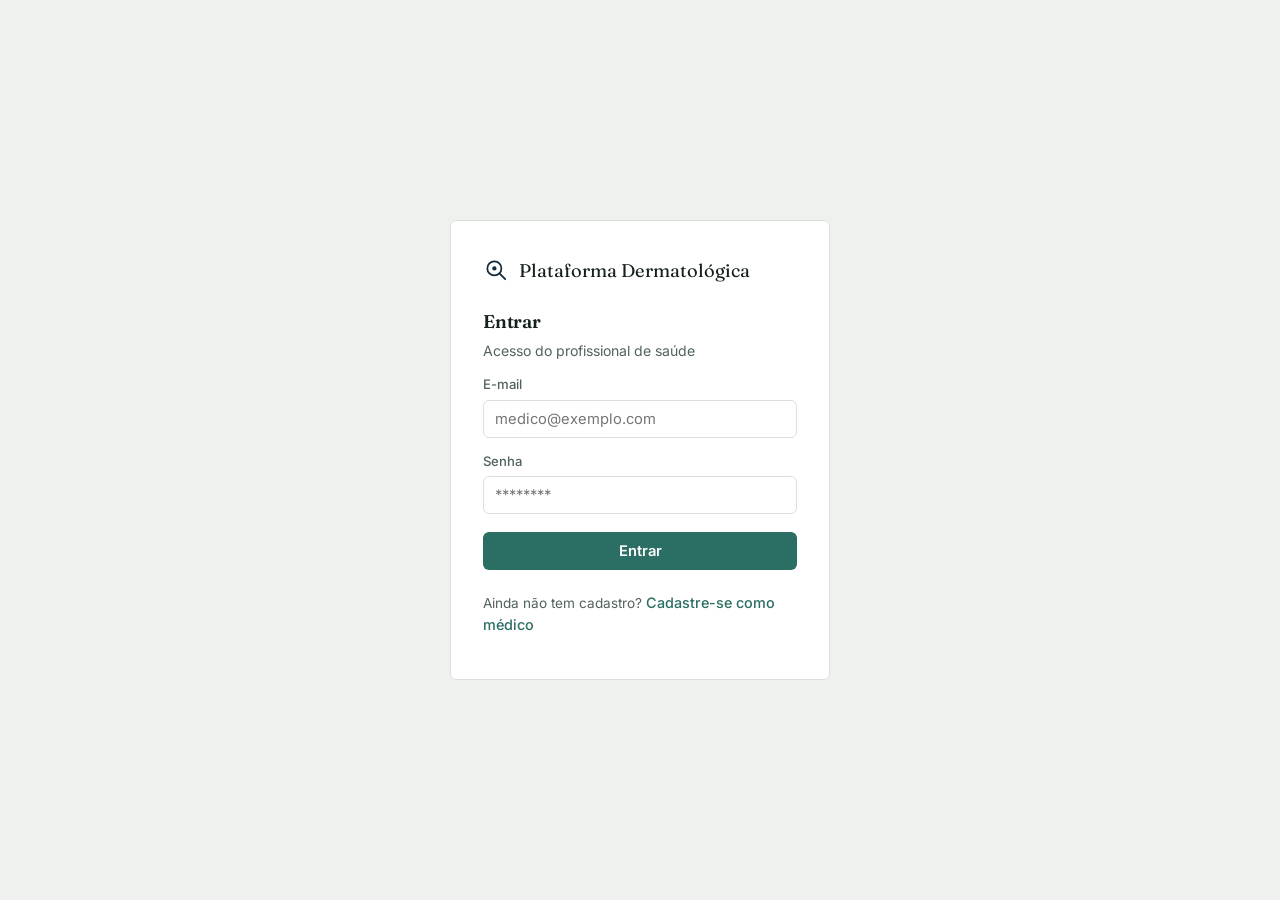
==== backend/src/main/resources/static/consulta.html @ d0685bf3 "Versão inicial da Plataforma Dermatológica (TCC)" ====
<!DOCTYPE html>
<html lang="pt-br">
<head>
  <meta charset="UTF-8">
  <meta name="viewport" content="width=device-width, initial-scale=1">
  <meta name="theme-color" content="#132A3B">
  <title>Consulta - Plataforma Dermatologica</title>
  <link rel="stylesheet" href="css/style.css">
</head>
<body>
  <div class="app-shell">
    <aside class="sidebar">
      <div class="brand">
        <svg width="26" height="26" viewBox="0 0 24 24" fill="none" stroke="#fff" stroke-width="1.6">
          <circle cx="10.5" cy="10.5" r="6.5"/>
          <circle cx="10.5" cy="10.5" r="2" fill="#fff" stroke="none"/>
          <line x1="15.2" y1="15.2" x2="20.5" y2="20.5" stroke-linecap="round"/>
        </svg>
        <span class="brand-text">Plataforma<br>Dermatológica</span>
      </div>
      <nav>
        <a href="dashboard.html">
          <svg width="18" height="18" viewBox="0 0 24 24" fill="none" stroke="currentColor" stroke-width="1.8"><rect x="3" y="3" width="7" height="7" rx="1.2"/><rect x="14" y="3" width="7" height="7" rx="1.2"/><rect x="3" y="14" width="7" height="7" rx="1.2"/><rect x="14" y="14" width="7" height="7" rx="1.2"/></svg>
          Dashboard
        </a>
        <a href="pacientes.html" class="active">
          <svg width="18" height="18" viewBox="0 0 24 24" fill="none" stroke="currentColor" stroke-width="1.8"><circle cx="12" cy="8" r="3.4"/><path d="M5 20c0-3.5 3.1-6 7-6s7 2.5 7 6" stroke-linecap="round"/></svg>
          Pacientes
        </a>
      </nav>
      <div class="sidebar-footer">
        <button onclick="logout()">Sair</button>
      </div>
    </aside>

    <main class="content">
      <div class="page-header">
        <h1>Nova consulta — <span id="nomePaciente"></span></h1>
        <p>Registre a consulta, envie a imagem da lesão e valide o resultado sugerido pela IA.</p>
      </div>

      <div class="card">
        <h2>1. Dados da consulta</h2>
        <label>Observações</label>
        <textarea id="observacoes" rows="3" placeholder="Ex: lesão pigmentada no antebraço esquerdo"></textarea>
        <button class="primary" onclick="iniciarConsulta()">Registrar consulta</button>
        <div id="msgConsulta" class="msg"></div>
      </div>

      <div class="card" id="cardUpload" style="display:none;">
        <h2>2. Imagem da lesão</h2>
        <p>Tire uma foto da lesão ou escolha uma imagem já salva. A foto é reduzida automaticamente antes do envio.</p>

        <!-- Dois inputs escondidos: um abre a camera traseira (capture), outro a galeria/arquivos -->
        <input type="file" id="inputCamera" accept="image/*" capture="environment" hidden onchange="selecionarArquivo(this)">
        <input type="file" id="inputGaleria" accept="image/*" hidden onchange="selecionarArquivo(this)">

        <div class="acoes-foto">
          <button type="button" class="btn-outline btn-camera" onclick="document.getElementById('inputCamera').click()">
            <svg width="18" height="18" viewBox="0 0 24 24" fill="none" stroke="currentColor" stroke-width="1.8" stroke-linecap="round" stroke-linejoin="round"><path d="M4 8h3l1.6-2.4h6.8L17 8h3a1 1 0 0 1 1 1v9a1 1 0 0 1-1 1H4a1 1 0 0 1-1-1V9a1 1 0 0 1 1-1z"/><circle cx="12" cy="13" r="3.6"/></svg>
            Tirar foto
          </button>
          <button type="button" class="btn-outline" onclick="document.getElementById('inputGaleria').click()">
            <svg width="18" height="18" viewBox="0 0 24 24" fill="none" stroke="currentColor" stroke-width="1.8" stroke-linecap="round" stroke-linejoin="round"><rect x="3" y="4" width="18" height="16" rx="2"/><circle cx="9" cy="10" r="1.8"/><path d="M21 16l-5-5-8 8"/></svg>
            Escolher da galeria
          </button>
        </div>

        <img id="previewLocal" alt="Pré-visualização da foto" style="display:none; margin-top:14px; width:160px; height:160px; object-fit:cover; border-radius:6px; border:1px solid var(--border);">
        <div id="infoFoto" class="info-foto"></div>

        <button class="primary" id="btnEnviar" onclick="enviarImagem()">Enviar para análise da IA</button>
        <div id="msgUpload" class="msg"></div>
      </div>

      <div class="card" id="cardResultado" style="display:none;">
        <h2>3. Resultado da IA e validação médica</h2>
        <p>Estes percentuais são apenas suporte à decisão. O diagnóstico final deve ser validado pelo médico.</p>
        <img id="imagemEnviada" style="width:150px; height:150px; object-fit:cover; border-radius:6px; border:1px solid var(--border); margin-bottom:16px;">
        <div id="probabilidades"></div>

        <label style="margin-top:20px;">Diagnóstico final validado pelo médico</label>
        <input type="text" id="diagnosticoFinal" placeholder="Ex: Nevo benigno - sem indicação de biópsia">
        <button class="primary" onclick="validar()">Confirmar e salvar no prontuário</button>
        <div id="msgValidacao" class="msg"></div>
        <span id="badgeValidado"></span>
      </div>
    </main>
  </div>

  <script src="js/api.js"></script>
  <script>
    exigirLogin();

    const params = new URLSearchParams(window.location.search);
    const pacienteId = params.get("pacienteId");
    document.getElementById("nomePaciente").textContent = params.get("nome") || "";

    let consultaAtual = null;
    let resultadoAtual = null;

    async function iniciarConsulta() {
      const observacoes = document.getElementById("observacoes").value;
      const msg = document.getElementById("msgConsulta");
      try {
        consultaAtual = await criarConsulta(pacienteId, observacoes);
        msg.textContent = "Consulta registrada (id " + consultaAtual.id + "). Agora envie a imagem da lesão.";
        msg.className = "msg sucesso";
        document.getElementById("cardUpload").style.display = "block";
      } catch (e) {
        msg.textContent = "Erro: " + e.message;
        msg.className = "msg erro";
      }
    }

    // ----- Captura / selecao da foto -----
    let arquivoPronto = null; // arquivo ja reduzido, pronto para enviar

    function formatarTamanho(bytes) {
      return bytes >= 1048576 ? (bytes / 1048576).toFixed(1) + " MB" : Math.round(bytes / 1024) + " KB";
    }

    // Reduz a foto no proprio aparelho (celulares geram fotos de 5-12 MB; o limite do servidor e 10 MB).
    // Mantem a proporcao, limita o maior lado a 1600 px e converte para JPEG.
    async function comprimirImagem(file, maxLado = 1600, qualidade = 0.85) {
      let bitmap;
      try {
        bitmap = await createImageBitmap(file, { imageOrientation: "from-image" }); // respeita a rotacao da foto
      } catch (e1) {
        try { bitmap = await createImageBitmap(file); }
        catch (e2) { return { arquivo: file, largura: null, altura: null }; } // formato nao suportado: envia o original
      }
      const escala = Math.min(1, maxLado / Math.max(bitmap.width, bitmap.height));
      const largura = Math.round(bitmap.width * escala);
      const altura = Math.round(bitmap.height * escala);

      const canvas = document.createElement("canvas");
      canvas.width = largura;
      canvas.height = altura;
      canvas.getContext("2d").drawImage(bitmap, 0, 0, largura, altura);
      if (bitmap.close) bitmap.close();

      const blob = await new Promise(resolve => canvas.toBlob(resolve, "image/jpeg", qualidade));
      if (!blob || (escala === 1 && blob.size >= file.size)) {
        return { arquivo: file, largura: bitmap.width, altura: bitmap.height };
      }
      const nome = file.name.replace(/\.[^.]+$/, "") + ".jpg";
      return { arquivo: new File([blob], nome, { type: "image/jpeg" }), largura, altura };
    }

    async function selecionarArquivo(input) {
      const original = input.files[0];
      const preview = document.getElementById("previewLocal");
      const info = document.getElementById("infoFoto");
      const msg = document.getElementById("msgUpload");
      msg.textContent = "";
      arquivoPronto = null;
      if (!original) { preview.style.display = "none"; info.textContent = ""; return; }

      info.textContent = "Preparando a foto...";
      const resultado = await comprimirImagem(original);
      arquivoPronto = resultado.arquivo;

      preview.src = URL.createObjectURL(arquivoPronto);
      preview.style.display = "block";
      info.textContent = resultado.arquivo === original
        ? "Foto original: " + formatarTamanho(original.size)
        : `Foto reduzida: ${formatarTamanho(original.size)} → ${formatarTamanho(arquivoPronto.size)} (${resultado.largura}×${resultado.altura})`;

      // permite escolher o mesmo arquivo de novo depois, se necessario
      input.value = "";
    }

    async function enviarImagem() {
      const msg = document.getElementById("msgUpload");
      const btn = document.getElementById("btnEnviar");
      if (!arquivoPronto) { msg.textContent = "Tire uma foto ou escolha uma imagem primeiro."; msg.className = "msg erro"; return; }

      btn.disabled = true;
      btn.textContent = "Analisando...";
      msg.textContent = "Enviando e analisando a imagem. Na primeira análise após um tempo parado, pode levar cerca de 1 minuto.";
      msg.className = "msg";
      try {
        resultadoAtual = await uploadImagem(consultaAtual.id, arquivoPronto);
        msg.textContent = "Imagem enviada e analisada pela IA.";
        msg.className = "msg sucesso";
        exibirResultado(resultadoAtual);
        document.getElementById("cardResultado").scrollIntoView({ behavior: "smooth" });
      } catch (e) {
        msg.textContent = "Erro: " + e.message;
        msg.className = "msg erro";
      } finally {
        btn.disabled = false;
        btn.textContent = "Enviar para análise da IA";
      }
    }

    function exibirResultado(resultado) {
      document.getElementById("cardResultado").style.display = "block";

      const imagemEl = document.getElementById("imagemEnviada");
      const caminho = resultado.imagem.caminhoArquivo.replace(/\\/g, "/");
      imagemEl.src = "/" + caminho.substring(caminho.indexOf("uploads/"));

      const div = document.getElementById("probabilidades");
      div.innerHTML = "";

      let probs;
      try { probs = JSON.parse(resultado.vetorProbabilidades); } catch (e) { probs = {}; }

      Object.entries(probs).forEach(([categoria, valor]) => {
        const pct = Math.round(valor * 100);
        const row = document.createElement("div");
        row.className = "prob-row";
        row.innerHTML = `
          <div>${categoria} — ${pct}%</div>
          <div class="prob-bar-bg"><div class="prob-bar" style="width:${pct}%"></div></div>`;
        div.appendChild(row);
      });
    }

    async function validar() {
      const diagnostico = document.getElementById("diagnosticoFinal").value;
      const msg = document.getElementById("msgValidacao");
      try {
        await validarResultado(resultadoAtual.id, diagnostico);
        msg.textContent = "Diagnóstico validado e salvo no prontuário do paciente.";
        msg.className = "msg sucesso";
        document.getElementById("badgeValidado").innerHTML = '<span class="badge ok">Validado pelo médico</span>';
      } catch (e) {
        msg.textContent = "Erro: " + e.message;
        msg.className = "msg erro";
      }
    }
  </script>
</body>
</html>
---- backend/src/main/resources/static/css/style.css ----
/* =====================================================================
   Plataforma Dermatologica - Design tokens
   Paleta clinica (navy + verde-clinico), tipografia Fraunces + Inter.
   ===================================================================== */
@import url('https://fonts.googleapis.com/css2?family=Fraunces:opsz,wght@9..144,500;9..144,600;9..144,700&family=Inter:wght@400;500;600;700&display=swap');

:root {
  --paper: #EEF1EE;
  --surface: #FFFFFF;
  --ink: #16211C;
  --ink-soft: #52625B;
  --ink-faint: #8A968F;

  --sidebar-bg: #132A3B;
  --sidebar-ink: #D7E3DD;
  --sidebar-ink-dim: #8FA5A0;
  --sidebar-active: #1D3F4F;

  --accent: #2B6E63;
  --accent-dark: #1E5148;
  --accent-soft: #E1EEEA;

  --gold: #B4802C;
  --gold-soft: #F5EAD3;

  --danger: #A6453B;
  --danger-soft: #F3E1DE;

  --success: #3F7D5C;
  --success-soft: #E1EFE5;

  --border: #DBE2DC;
  --radius: 6px;

  --font-display: 'Fraunces', Georgia, serif;
  --font-body: 'Inter', -apple-system, BlinkMacSystemFont, "Segoe UI", sans-serif;
}

* { box-sizing: border-box; }

body {
  margin: 0;
  font-family: var(--font-body);
  background: var(--paper);
  color: var(--ink);
  font-size: 15px;
  line-height: 1.5;
}

h1, h2, h3 {
  font-family: var(--font-display);
  font-weight: 600;
  color: var(--ink);
  margin: 0;
  letter-spacing: -0.01em;
}

/* ===================== Layout com navegacao lateral ===================== */
.app-shell {
  display: flex;
  min-height: 100vh;
}

.sidebar {
  width: 220px;
  flex-shrink: 0;
  background: var(--sidebar-bg);
  color: var(--sidebar-ink);
  display: flex;
  flex-direction: column;
  padding: 24px 16px;
  position: fixed;
  top: 0;
  left: 0;
  height: 100vh;
}

.sidebar .brand {
  display: flex;
  align-items: center;
  gap: 10px;
  padding: 0 8px 24px 8px;
  border-bottom: 1px solid rgba(255,255,255,0.08);
  margin-bottom: 20px;
}

.sidebar .brand svg { flex-shrink: 0; }

.sidebar .brand-text {
  font-family: var(--font-display);
  font-size: 1.05rem;
  line-height: 1.15;
  color: #fff;
}

.sidebar nav {
  display: flex;
  flex-direction: column;
  gap: 2px;
  flex: 1;
}

.sidebar nav a {
  display: flex;
  align-items: center;
  gap: 10px;
  color: var(--sidebar-ink-dim);
  text-decoration: none;
  padding: 9px 10px;
  border-radius: var(--radius);
  font-size: 0.9rem;
  font-weight: 500;
  transition: background 0.15s ease, color 0.15s ease;
}

.sidebar nav a svg { flex-shrink: 0; opacity: 0.85; }

.sidebar nav a:hover {
  background: rgba(255,255,255,0.06);
  color: var(--sidebar-ink);
}

.sidebar nav a.active {
  background: var(--sidebar-active);
  color: #fff;
}

.sidebar-footer {
  border-top: 1px solid rgba(255,255,255,0.08);
  padding-top: 14px;
}

.sidebar-footer button {
  width: 100%;
  background: transparent;
  border: 1px solid rgba(255,255,255,0.18);
  color: var(--sidebar-ink);
  padding: 8px 10px;
  border-radius: var(--radius);
  cursor: pointer;
  font-size: 0.85rem;
  font-family: var(--font-body);
}

.sidebar-footer button:hover {
  background: rgba(255,255,255,0.08);
}

.content {
  margin-left: 220px;
  flex: 1;
  padding: 40px 48px;
  max-width: 900px;
}

.page-header {
  margin-bottom: 24px;
}

.page-header h1 {
  font-size: 1.6rem;
}

.page-header p {
  color: var(--ink-soft);
  margin-top: 6px;
  font-size: 0.92rem;
  max-width: 62ch;
}

/* ===================== Cartoes ===================== */
.card {
  background: var(--surface);
  border: 1px solid var(--border);
  border-radius: var(--radius);
  padding: 24px;
  margin-bottom: 20px;
}

.card h2 {
  font-size: 1.05rem;
  margin-bottom: 4px;
}

.card > p:first-of-type {
  color: var(--ink-soft);
  font-size: 0.88rem;
  margin-top: 4px;
  margin-bottom: 16px;
}

/* ===================== Formularios ===================== */
label {
  display: block;
  margin-top: 14px;
  font-size: 0.82rem;
  color: var(--ink-soft);
  font-weight: 500;
}

input, textarea, select {
  width: 100%;
  padding: 9px 11px;
  margin-top: 5px;
  border: 1px solid var(--border);
  border-radius: var(--radius);
  font-size: 0.92rem;
  font-family: var(--font-body);
  background: var(--surface);
  color: var(--ink);
}

input:focus, textarea:focus, select:focus {
  outline: none;
  border-color: var(--accent);
  box-shadow: 0 0 0 3px var(--accent-soft);
}

/* Campo que nao pode ser editado (ex.: CPF ao editar paciente) */
input[readonly] {
  background: var(--paper);
  color: var(--ink-soft);
  cursor: not-allowed;
}

.dica-campo {
  margin: 4px 0 0;
  font-size: 0.78rem;
  color: var(--ink-faint);
}

button.primary {
  margin-top: 18px;
  background: var(--accent);
  color: #fff;
  border: none;
  padding: 10px 20px;
  border-radius: var(--radius);
  cursor: pointer;
  font-size: 0.92rem;
  font-weight: 600;
  font-family: var(--font-body);
}

button.primary:hover { background: var(--accent-dark); }

button.secondary {
  margin-top: 8px;
  margin-left: 8px;
  background: transparent;
  color: var(--ink-soft);
  border: 1px solid var(--border);
  padding: 9px 16px;
  border-radius: var(--radius);
  cursor: pointer;
  font-family: var(--font-body);
  font-size: 0.88rem;
}

button.secondary:hover { background: var(--paper); }

.msg { margin-top: 12px; font-size: 0.88rem; }
.msg.erro { color: var(--danger); }
.msg.sucesso { color: var(--success); }

/* Busca/ordenacao e paginacao da lista de pacientes */
.lista-controles { display: flex; gap: 12px; flex-wrap: wrap; margin-bottom: 14px; }
.lista-controles .campo-busca { flex: 2 1 240px; }
.lista-controles .campo-ordem { flex: 1 1 180px; }
.lista-controles label { margin-top: 0; }
.lista-vazia { color: var(--ink-soft); font-style: italic; padding: 12px 4px; }
.paginacao {
  display: flex; align-items: center; justify-content: space-between;
  gap: 10px; margin-top: 14px; font-size: 0.88rem; color: var(--ink-soft);
}
.paginacao button.secondary { margin: 0; width: auto; }
.paginacao button.secondary:disabled { opacity: 0.45; cursor: default; background: transparent; }

/* ===================== Tabelas ===================== */
table { width: 100%; border-collapse: collapse; margin-top: 8px; }
th, td { text-align: left; padding: 10px 6px; border-bottom: 1px solid var(--border); font-size: 0.88rem; }
th { color: var(--ink-soft); font-weight: 600; font-size: 0.8rem; }
tr:last-child td { border-bottom: none; }

/* ===================== Barra de probabilidade ===================== */
.prob-bar-bg { background: var(--paper); border-radius: 4px; height: 8px; margin-top: 5px; overflow: hidden; }
.prob-bar { background: var(--accent); height: 8px; }
.prob-row { margin-bottom: 12px; font-size: 0.88rem; }

/* ===================== Badges ===================== */
.badge {
  display: inline-block;
  padding: 3px 10px;
  border-radius: 20px;
  font-size: 0.76rem;
  font-weight: 600;
  background: var(--gold-soft);
  color: var(--gold);
}
.badge.ok { background: var(--success-soft); color: var(--success); }

.link-simple { color: var(--accent); text-decoration: none; font-size: 0.9rem; font-weight: 500; }
.link-simple:hover { text-decoration: underline; }

/* ===================== Tela de autenticacao (login/cadastro) ===================== */
.auth-shell {
  min-height: 100vh;
  display: flex;
  align-items: center;
  justify-content: center;
  padding: 24px;
}

.auth-card {
  background: var(--surface);
  border: 1px solid var(--border);
  border-radius: var(--radius);
  padding: 36px 32px;
  width: 100%;
  max-width: 380px;
}

.auth-brand {
  display: flex;
  align-items: center;
  gap: 10px;
  margin-bottom: 24px;
}

.auth-brand .brand-text {
  font-family: var(--font-display);
  font-size: 1.15rem;
  color: var(--ink);
}

.auth-card h2 {
  font-size: 1.15rem;
  margin-bottom: 4px;
}

.auth-card > p {
  color: var(--ink-soft);
  font-size: 0.88rem;
  margin-top: 4px;
  margin-bottom: 8px;
}

/* ===================== Dashboard KPIs ===================== */
.kpi-grid {
  display: grid;
  grid-template-columns: repeat(auto-fit, minmax(160px, 1fr));
  gap: 14px;
}

.kpi-box {
  background: var(--paper);
  border-radius: var(--radius);
  padding: 18px 16px;
}

.kpi-valor {
  font-family: var(--font-display);
  font-size: 2.1rem;
  font-weight: 600;
  color: var(--ink);
  line-height: 1;
}

.kpi-label {
  font-size: 0.8rem;
  color: var(--ink-soft);
  margin-top: 6px;
}

/* ===================== Componentes de foto (camera / galeria) ===================== */
.acoes-foto { display: flex; flex-wrap: wrap; gap: 10px; margin-top: 8px; }

.btn-outline {
  display: inline-flex;
  align-items: center;
  gap: 8px;
  background: var(--surface);
  color: var(--accent);
  border: 1px solid var(--accent);
  padding: 10px 16px;
  border-radius: var(--radius);
  cursor: pointer;
  font-size: 0.9rem;
  font-weight: 600;
  font-family: var(--font-body);
}
.btn-outline:hover { background: var(--accent-soft); }

/* O botao "Tirar foto" aparece em aparelhos de toque ou telas estreitas (celular/tablet).
   No desktop, o seletor de arquivo comum ja resolve. A condicao e propositalmente ampla:
   e melhor mostrar o botao a mais do que esconde-lo num celular. */
.btn-camera { display: none; }
@media (pointer: coarse), (hover: none), (max-width: 720px) {
  .btn-camera { display: inline-flex; }
}

.info-foto { font-size: 0.8rem; color: var(--ink-soft); margin-top: 8px; }
button:disabled { opacity: 0.6; cursor: not-allowed; }

/* Item do historico (imagem + resultado) */
.hist-item {
  display: flex;
  flex-wrap: wrap;
  gap: 16px;
  margin-top: 14px;
  padding-top: 14px;
  border-top: 1px solid var(--border);
}
.hist-item img {
  width: 110px;
  height: 110px;
  object-fit: cover;
  border-radius: 6px;
  border: 1px solid var(--border);
  flex-shrink: 0;
}
.hist-item .hist-resultado { flex: 1; min-width: 200px; }

/* ===================== Responsivo (celular / tablet) ===================== */
@media (max-width: 720px) {
  body { font-size: 15px; }

  /* Barra de navegacao vira uma faixa compacta no topo */
  .app-shell { flex-direction: column; }
  .sidebar {
    position: sticky;
    top: 0;
    z-index: 10;
    width: 100%;
    height: auto;
    flex-direction: row;
    align-items: center;
    gap: 6px;
    padding: 8px 12px;
  }
  .sidebar .brand { border-bottom: none; margin: 0; padding: 0 4px 0 0; }
  .sidebar .brand-text { display: none; }
  .sidebar nav { flex-direction: row; gap: 2px; }
  .sidebar nav a { padding: 10px 10px; font-size: 0.85rem; }
  .sidebar-footer { border-top: none; padding-top: 0; margin-left: auto; }
  .sidebar-footer button { width: auto; padding: 10px 12px; }

  .content { margin-left: 0; padding: 20px 14px 40px; max-width: 100%; }
  .page-header h1 { font-size: 1.35rem; }
  .card { padding: 16px; }

  /* 16px evita o zoom automatico do Safari/iOS ao focar em um campo */
  input, textarea, select { font-size: 16px; padding: 11px 12px; }
  button.primary { width: 100%; padding: 13px 20px; }
  button.secondary { width: 100%; margin-left: 0; padding: 12px 16px; }
  .paginacao button.secondary { padding: 11px 14px; }
  .paginacao .paginacao-info { text-align: center; }
  .btn-outline { flex: 1 1 100%; justify-content: center; padding: 13px 16px; }

  .kpi-grid { grid-template-columns: repeat(2, 1fr); gap: 10px; }
  .kpi-valor { font-size: 1.7rem; }

  .auth-shell { padding: 16px; align-items: flex-start; padding-top: 8vh; }
  .auth-card { padding: 24px 20px; }

  .hist-item img { width: 96px; height: 96px; }

  /* Tabela vira lista de cartoes (usa o atributo data-label de cada celula) */
  .tabela-responsiva thead { display: none; }
  .tabela-responsiva, .tabela-responsiva tbody, .tabela-responsiva tr, .tabela-responsiva td { display: block; width: 100%; }
  .tabela-responsiva tr {
    border: 1px solid var(--border);
    border-radius: var(--radius);
    padding: 10px 12px;
    margin-bottom: 12px;
  }
  .tabela-responsiva td {
    display: flex;
    justify-content: space-between;
    gap: 12px;
    border-bottom: none;
    padding: 4px 0;
    text-align: right;
  }
  .tabela-responsiva td::before {
    content: attr(data-label);
    color: var(--ink-soft);
    font-size: 0.8rem;
    font-weight: 600;
    text-align: left;
  }
  .tabela-responsiva td.acoes {
    display: flex;
    flex-wrap: wrap;
    justify-content: flex-start;
    gap: 8px;
    padding-top: 10px;
  }
  .tabela-responsiva td.acoes::before { display: none; }
  .tabela-responsiva td.acoes a {
    flex: 1 1 40%;
    text-align: center;
    padding: 10px 8px;
    border: 1px solid var(--border);
    border-radius: var(--radius);
    background: var(--paper);
  }
  .tabela-responsiva .sep { display: none; }
}
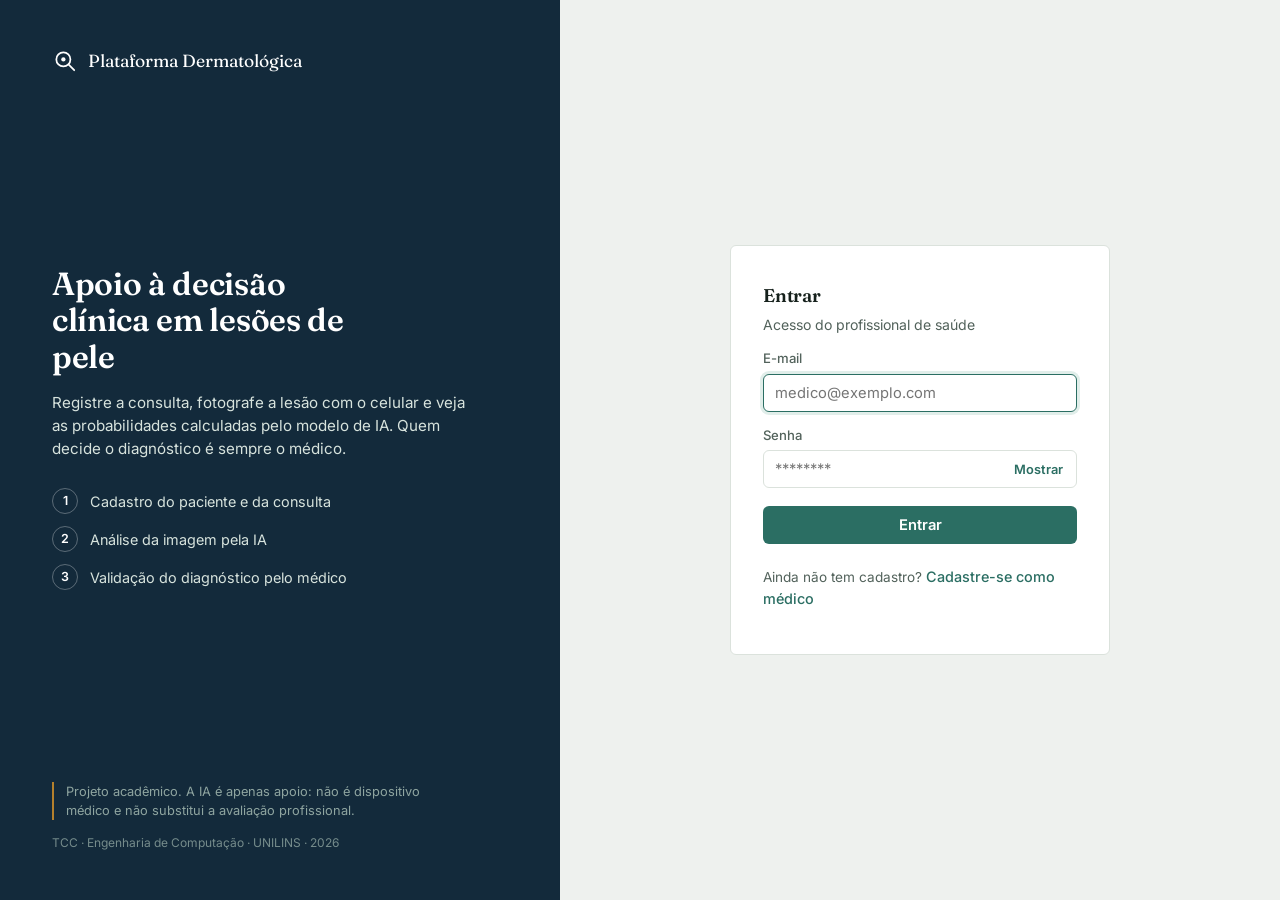
==== commit ddc51522: "Melhora no acabamento visual das telas" ====
--- a/backend/src/main/resources/static/consulta.html
+++ b/backend/src/main/resources/static/consulta.html
@@ -4,7 +4,8 @@
   <meta charset="UTF-8">
   <meta name="viewport" content="width=device-width, initial-scale=1">
   <meta name="theme-color" content="#132A3B">
-  <title>Consulta - Plataforma Dermatologica</title>
+  <title>Consulta - Plataforma Dermatológica</title>
+  <link rel="icon" href="data:image/svg+xml,%3Csvg xmlns='http://www.w3.org/2000/svg' viewBox='0 0 24 24'%3E%3Crect width='24' height='24' rx='5' fill='%23132A3B'/%3E%3Ccircle cx='10.5' cy='10.5' r='5.5' fill='none' stroke='%23fff' stroke-width='1.8'/%3E%3Ccircle cx='10.5' cy='10.5' r='1.8' fill='%23fff'/%3E%3Cline x1='14.6' y1='14.6' x2='19' y2='19' stroke='%23fff' stroke-width='1.8' stroke-linecap='round'/%3E%3C/svg%3E">
   <link rel="stylesheet" href="css/style.css">
 </head>
 <body>
@@ -43,7 +44,7 @@
         <h2>1. Dados da consulta</h2>
         <label>Observações</label>
         <textarea id="observacoes" rows="3" placeholder="Ex: lesão pigmentada no antebraço esquerdo"></textarea>
-        <button class="primary" onclick="iniciarConsulta()">Registrar consulta</button>
+        <button class="primary" id="btnRegistrar" onclick="iniciarConsulta()">Registrar consulta</button>
         <div id="msgConsulta" class="msg"></div>
       </div>
 
@@ -76,14 +77,26 @@
       <div class="card" id="cardResultado" style="display:none;">
         <h2>3. Resultado da IA e validação médica</h2>
         <p>Estes percentuais são apenas suporte à decisão. O diagnóstico final deve ser validado pelo médico.</p>
-        <img id="imagemEnviada" style="width:150px; height:150px; object-fit:cover; border-radius:6px; border:1px solid var(--border); margin-bottom:16px;">
-        <div id="probabilidades"></div>
-
-        <label style="margin-top:20px;">Diagnóstico final validado pelo médico</label>
-        <input type="text" id="diagnosticoFinal" placeholder="Ex: Nevo benigno - sem indicação de biópsia">
-        <button class="primary" onclick="validar()">Confirmar e salvar no prontuário</button>
+        <div class="resultado-layout">
+          <div class="hist-foto">
+            <img id="imagemEnviada" class="foto-ampliavel" alt="Imagem da lesão enviada" style="width:150px; height:150px; object-fit:cover; border-radius:6px; border:1px solid var(--border);">
+            <small>Clique para ampliar</small>
+          </div>
+          <div id="probabilidades" class="resultado-probs"></div>
+        </div>
+
+        <form id="formValidacao" onsubmit="validar(event)" novalidate>
+          <label for="diagnosticoFinal" style="margin-top:20px;">Diagnóstico final validado pelo médico</label>
+          <input type="text" id="diagnosticoFinal" placeholder="Ex: Nevo benigno - sem indicação de biópsia" autocomplete="off">
+          <div class="chips" id="sugestoes"></div>
+          <button type="submit" class="primary" id="btnValidar">Confirmar e salvar no prontuário</button>
+        </form>
         <div id="msgValidacao" class="msg"></div>
-        <span id="badgeValidado"></span>
+        <div id="posValidacao" class="acoes-pos-validacao" style="display:none;">
+          <span class="badge ok">Validado pelo médico</span>
+          <a class="link-simple" id="linkHistorico" href="#">Ver histórico do paciente</a>
+          <a class="link-simple" href="pacientes.html">Voltar para pacientes</a>
+        </div>
       </div>
     </main>
   </div>
@@ -94,19 +107,28 @@
 
     const params = new URLSearchParams(window.location.search);
     const pacienteId = params.get("pacienteId");
-    document.getElementById("nomePaciente").textContent = params.get("nome") || "";
+    const nomePaciente = params.get("nome") || "";
+    document.getElementById("nomePaciente").textContent = nomePaciente;
+    document.getElementById("linkHistorico").href =
+      `historico.html?pacienteId=${pacienteId}&nome=${encodeURIComponent(nomePaciente)}`;
 
     let consultaAtual = null;
     let resultadoAtual = null;
 
     async function iniciarConsulta() {
-      const observacoes = document.getElementById("observacoes").value;
+      const observacoes = document.getElementById("observacoes");
+      const botao = document.getElementById("btnRegistrar");
       const msg = document.getElementById("msgConsulta");
       try {
-        consultaAtual = await criarConsulta(pacienteId, observacoes);
+        consultaAtual = await comCarregamento(botao, "Registrando...", () => criarConsulta(pacienteId, observacoes.value));
         msg.textContent = "Consulta registrada (id " + consultaAtual.id + "). Agora envie a imagem da lesão.";
         msg.className = "msg sucesso";
+        // A consulta ja existe: trava a etapa 1 para nao registrar outra por engano
+        botao.disabled = true;
+        botao.textContent = "Consulta registrada";
+        observacoes.readOnly = true;
         document.getElementById("cardUpload").style.display = "block";
+        document.getElementById("cardUpload").scrollIntoView({ behavior: "smooth", block: "start" });
       } catch (e) {
         msg.textContent = "Erro: " + e.message;
         msg.className = "msg erro";
@@ -176,12 +198,10 @@
       const btn = document.getElementById("btnEnviar");
       if (!arquivoPronto) { msg.textContent = "Tire uma foto ou escolha uma imagem primeiro."; msg.className = "msg erro"; return; }
 
-      btn.disabled = true;
-      btn.textContent = "Analisando...";
       msg.textContent = "Enviando e analisando a imagem. Na primeira análise após um tempo parado, pode levar cerca de 1 minuto.";
       msg.className = "msg";
       try {
-        resultadoAtual = await uploadImagem(consultaAtual.id, arquivoPronto);
+        resultadoAtual = await comCarregamento(btn, "Analisando...", () => uploadImagem(consultaAtual.id, arquivoPronto));
         msg.textContent = "Imagem enviada e analisada pela IA.";
         msg.className = "msg sucesso";
         exibirResultado(resultadoAtual);
@@ -189,10 +209,57 @@
       } catch (e) {
         msg.textContent = "Erro: " + e.message;
         msg.className = "msg erro";
-      } finally {
-        btn.disabled = false;
-        btn.textContent = "Enviar para análise da IA";
-      }
+      }
+    }
+
+    async function analisarNovamente(botao) {
+      const msg = document.getElementById("msgReanalise");
+      botao.disabled = true;
+      botao.textContent = "Analisando...";
+      msg.textContent = "Se a IA estava parada, pode levar cerca de 1 minuto.";
+      msg.className = "msg";
+      try {
+        resultadoAtual = await reanalisarImagem(resultadoAtual.imagem.id);
+        exibirResultado(resultadoAtual);
+      } catch (e) {
+        msg.textContent = "Erro: " + e.message;
+        msg.className = "msg erro";
+        botao.disabled = false;
+        botao.textContent = "Analisar novamente";
+      }
+    }
+
+    // Volta a etapa 3 ao estado inicial (ex.: enviou outra foto na mesma consulta)
+    function prepararValidacao(visivel) {
+      document.getElementById("formValidacao").style.display = visivel ? "block" : "none";
+      document.getElementById("posValidacao").style.display = "none";
+      document.getElementById("msgValidacao").textContent = "";
+      const campo = document.getElementById("diagnosticoFinal");
+      campo.value = "";
+      campo.readOnly = false;
+      document.getElementById("sugestoes").style.display = "flex";
+      const botao = document.getElementById("btnValidar");
+      botao.disabled = false;
+      botao.textContent = "Confirmar e salvar no prontuário";
+    }
+
+    // Atalhos com as classes mais provaveis: so preenchem o campo, o medico ainda revisa e confirma
+    function mostrarSugestoes(entradas) {
+      const div = document.getElementById("sugestoes");
+      div.innerHTML = '<span class="chips-rotulo">Atalhos:</span>';
+      entradas.slice(0, 3).forEach(([categoria]) => {
+        const chip = document.createElement("button");
+        chip.type = "button";
+        chip.className = "chip";
+        chip.textContent = categoria;
+        chip.onclick = () => {
+          const campo = document.getElementById("diagnosticoFinal");
+          if (campo.readOnly) return;
+          campo.value = categoria;
+          campo.focus();
+        };
+        div.appendChild(chip);
+      });
     }
 
     function exibirResultado(resultado) {
@@ -201,32 +268,57 @@
       const imagemEl = document.getElementById("imagemEnviada");
       const caminho = resultado.imagem.caminhoArquivo.replace(/\\/g, "/");
       imagemEl.src = "/" + caminho.substring(caminho.indexOf("uploads/"));
+      imagemEl.onclick = () => ampliarImagem(imagemEl.src, "Imagem enviada nesta consulta");
 
       const div = document.getElementById("probabilidades");
       div.innerHTML = "";
 
-      let probs;
-      try { probs = JSON.parse(resultado.vetorProbabilidades); } catch (e) { probs = {}; }
-
-      Object.entries(probs).forEach(([categoria, valor]) => {
-        const pct = Math.round(valor * 100);
-        const row = document.createElement("div");
-        row.className = "prob-row";
-        row.innerHTML = `
-          <div>${categoria} — ${pct}%</div>
-          <div class="prob-bar-bg"><div class="prob-bar" style="width:${pct}%"></div></div>`;
-        div.appendChild(row);
-      });
-    }
-
-    async function validar() {
-      const diagnostico = document.getElementById("diagnosticoFinal").value;
+      const probs = lerProbabilidades(resultado.vetorProbabilidades);
+
+      // A IA falhou (fora do ar, acordando no Render etc.): mostra o aviso e permite tentar de novo
+      prepararValidacao(!probs.erro);
+      if (probs.erro) {
+        const aviso = document.createElement("p");
+        aviso.className = "msg erro";
+        aviso.textContent = "A IA não conseguiu analisar esta imagem (" + probs.erro + "). A foto foi salva; tente analisar novamente.";
+        const botao = document.createElement("button");
+        botao.type = "button";
+        botao.className = "btn-outline";
+        botao.textContent = "Analisar novamente";
+        botao.onclick = () => analisarNovamente(botao);
+        const msgReanalise = document.createElement("div");
+        msgReanalise.id = "msgReanalise";
+        msgReanalise.className = "msg";
+        div.append(aviso, botao, msgReanalise);
+        return;
+      }
+
+      div.innerHTML = htmlProbabilidades(probs.entradas);
+      mostrarSugestoes(probs.entradas);
+    }
+
+    async function validar(evento) {
+      evento.preventDefault();
+      const campo = document.getElementById("diagnosticoFinal");
+      const botao = document.getElementById("btnValidar");
       const msg = document.getElementById("msgValidacao");
-      try {
-        await validarResultado(resultadoAtual.id, diagnostico);
+      const diagnostico = campo.value.trim();
+      if (!diagnostico) {
+        msg.textContent = "Informe o diagnóstico final antes de confirmar.";
+        msg.className = "msg erro";
+        campo.focus();
+        return;
+      }
+      try {
+        await comCarregamento(botao, "Salvando...", () => validarResultado(resultadoAtual.id, diagnostico));
         msg.textContent = "Diagnóstico validado e salvo no prontuário do paciente.";
         msg.className = "msg sucesso";
-        document.getElementById("badgeValidado").innerHTML = '<span class="badge ok">Validado pelo médico</span>';
+        // Validado: trava o campo e mostra os proximos passos
+        campo.readOnly = true;
+        botao.disabled = true;
+        botao.textContent = "Diagnóstico salvo";
+        document.getElementById("sugestoes").style.display = "none";
+        document.getElementById("posValidacao").style.display = "flex";
       } catch (e) {
         msg.textContent = "Erro: " + e.message;
         msg.className = "msg erro";
--- a/backend/src/main/resources/static/css/style.css
+++ b/backend/src/main/resources/static/css/style.css
@@ -284,8 +284,47 @@
 
 /* ===================== Barra de probabilidade ===================== */
 .prob-bar-bg { background: var(--paper); border-radius: 4px; height: 8px; margin-top: 5px; overflow: hidden; }
-.prob-bar { background: var(--accent); height: 8px; }
+.prob-bar { background: var(--accent); height: 8px; border-radius: 4px; }
 .prob-row { margin-bottom: 12px; font-size: 0.88rem; }
+.prob-linha { display: flex; justify-content: space-between; align-items: baseline; gap: 12px; }
+.prob-pct { font-variant-numeric: tabular-nums; font-weight: 600; white-space: nowrap; }
+
+/* Resultado da IA: a classe mais provavel em destaque, as demais mais discretas */
+.prob-lista .prob-row { color: var(--ink-soft); }
+.prob-lista .prob-row .prob-bar { background: #A9BDB6; }
+.prob-lista .prob-top {
+  color: var(--ink);
+  background: var(--accent-soft);
+  border-radius: var(--radius);
+  padding: 10px 12px;
+  margin-bottom: 14px;
+}
+.prob-lista .prob-row:not(.prob-top) { padding: 0 12px; }
+.prob-mais summary { padding: 0 12px; }
+.prob-lista .prob-top .prob-nome { font-weight: 600; }
+.prob-lista .prob-top .prob-pct { font-size: 1.05rem; color: var(--accent-dark); }
+.prob-lista .prob-top .prob-bar { background: var(--accent); }
+.prob-lista .prob-top .prob-bar-bg { background: var(--surface); }
+.prob-tag {
+  display: inline-block;
+  margin-left: 6px;
+  padding: 1px 8px;
+  border-radius: 20px;
+  background: var(--accent);
+  color: #fff;
+  font-size: 0.68rem;
+  font-weight: 600;
+  letter-spacing: 0.02em;
+  vertical-align: 2px;
+}
+.prob-mais summary {
+  cursor: pointer;
+  color: var(--accent);
+  font-size: 0.84rem;
+  font-weight: 500;
+  margin-bottom: 10px;
+}
+.prob-mais[open] summary { margin-bottom: 12px; }
 
 /* ===================== Badges ===================== */
 .badge {
@@ -401,6 +440,7 @@
 
 .info-foto { font-size: 0.8rem; color: var(--ink-soft); margin-top: 8px; }
 button:disabled { opacity: 0.6; cursor: not-allowed; }
+button:focus-visible, a:focus-visible { outline: 2px solid var(--accent); outline-offset: 2px; }
 
 /* Item do historico (imagem + resultado) */
 .hist-item {
@@ -420,6 +460,175 @@
   flex-shrink: 0;
 }
 .hist-item .hist-resultado { flex: 1; min-width: 200px; }
+
+/* Etapa 3 da consulta: foto ao lado das probabilidades */
+.resultado-layout { display: flex; flex-wrap: wrap; gap: 24px; align-items: flex-start; margin-top: 4px; }
+.resultado-probs { flex: 1; min-width: 220px; }
+
+/* Foto que pode ser ampliada */
+.foto-ampliavel { cursor: zoom-in; transition: transform 0.15s ease, box-shadow 0.15s ease; }
+.foto-ampliavel:hover { transform: scale(1.03); box-shadow: 0 4px 14px rgba(19, 42, 59, 0.18); }
+.hist-foto { display: flex; flex-direction: column; align-items: center; gap: 4px; }
+.hist-foto small { font-size: 0.72rem; color: var(--ink-faint); }
+
+/* Cabecalho de cada consulta no historico */
+.consulta-topo { display: flex; justify-content: space-between; align-items: flex-start; gap: 12px; flex-wrap: wrap; }
+.consulta-medico { margin-top: 4px; font-size: 0.86rem; color: var(--ink-soft); }
+.card > p.consulta-obs { margin: 10px 0 0; font-size: 0.92rem; color: var(--ink); }
+.card > p.consulta-obs em { color: var(--ink-faint); }
+
+/* Diagnostico validado pelo medico (destaque) x pendente */
+.diag-box {
+  border-radius: var(--radius);
+  padding: 10px 12px;
+  margin-bottom: 14px;
+  border-left: 3px solid var(--gold);
+  background: var(--gold-soft);
+}
+.diag-box .diag-rotulo { font-size: 0.74rem; font-weight: 600; text-transform: uppercase; letter-spacing: 0.04em; color: var(--gold); }
+.diag-box .diag-valor { font-weight: 600; margin-top: 2px; }
+.diag-box .diag-data { font-size: 0.78rem; color: var(--ink-soft); margin-top: 2px; }
+.diag-box.ok { border-left-color: var(--success); background: var(--success-soft); }
+.diag-box.ok .diag-rotulo { color: var(--success); }
+.subtitulo-ia { font-size: 0.78rem; color: var(--ink-soft); font-weight: 600; margin: 0 0 10px; }
+
+/* Ficha do paciente (topo do historico) */
+.ficha-paciente { display: grid; grid-template-columns: repeat(auto-fit, minmax(180px, 1fr)); gap: 14px 20px; }
+.ficha-item .ficha-rotulo { font-size: 0.74rem; color: var(--ink-faint); font-weight: 600; text-transform: uppercase; letter-spacing: 0.04em; }
+.ficha-item .ficha-valor { margin-top: 2px; font-size: 0.92rem; overflow-wrap: anywhere; }
+.ficha-acoes { margin-top: 18px; padding-top: 14px; border-top: 1px solid var(--border); }
+a.btn-link {
+  display: inline-flex; align-items: center; gap: 6px;
+  background: var(--accent); color: #fff; text-decoration: none;
+  padding: 9px 16px; border-radius: var(--radius); font-weight: 600; font-size: 0.9rem;
+}
+a.btn-link:hover { background: var(--accent-dark); }
+
+/* Atalhos (chips) para preencher o diagnostico validado */
+.chips { display: flex; flex-wrap: wrap; align-items: center; gap: 6px; margin-top: 8px; }
+.chips-rotulo { font-size: 0.78rem; color: var(--ink-faint); margin-right: 2px; }
+.chip {
+  border: 1px solid var(--border);
+  background: var(--paper);
+  color: var(--ink);
+  border-radius: 20px;
+  padding: 5px 12px;
+  font-size: 0.8rem;
+  font-family: var(--font-body);
+  cursor: pointer;
+}
+.chip:hover { border-color: var(--accent); color: var(--accent-dark); background: var(--accent-soft); }
+.acoes-pos-validacao { margin-top: 14px; display: flex; flex-wrap: wrap; gap: 8px 18px; align-items: center; }
+
+/* ===================== Usuario logado (rodape da barra lateral) ===================== */
+.usuario-logado { display: flex; align-items: center; gap: 10px; padding: 0 4px 12px; min-width: 0; }
+.avatar {
+  width: 32px; height: 32px; flex-shrink: 0;
+  border-radius: 50%;
+  background: var(--accent);
+  color: #fff;
+  display: inline-flex; align-items: center; justify-content: center;
+  font-size: 0.78rem; font-weight: 600; letter-spacing: 0.02em;
+}
+.usuario-dados { display: flex; flex-direction: column; min-width: 0; }
+.usuario-nome { color: #fff; font-size: 0.84rem; font-weight: 500; line-height: 1.25; }
+.usuario-email { color: var(--sidebar-ink-dim); font-size: 0.72rem; overflow: hidden; text-overflow: ellipsis; white-space: nowrap; }
+
+.page-header .saudacao { color: var(--accent); font-weight: 600; font-size: 0.85rem; margin: 0 0 4px; }
+
+/* ===================== Botoes: carregando e perigo ===================== */
+button.carregando::before {
+  content: "";
+  display: inline-block;
+  width: 13px; height: 13px;
+  margin-right: 8px;
+  vertical-align: -2px;
+  border: 2px solid currentColor;
+  border-right-color: transparent;
+  border-radius: 50%;
+  animation: girar 0.7s linear infinite;
+}
+@keyframes girar { to { transform: rotate(360deg); } }
+button.primary.perigo { background: var(--danger); }
+button.primary.perigo:hover { background: #8A372F; }
+
+/* ===================== Campo de senha com "Mostrar" ===================== */
+.campo-senha { position: relative; }
+.campo-senha input { padding-right: 78px; }
+.btn-ver-senha {
+  position: absolute; right: 6px; top: 50%; transform: translateY(-50%);
+  margin-top: 2.5px;
+  background: transparent; border: none; cursor: pointer;
+  color: var(--accent); font-size: 0.8rem; font-weight: 600; font-family: var(--font-body);
+  padding: 6px 8px; border-radius: 4px;
+}
+.btn-ver-senha:hover { background: var(--accent-soft); }
+
+/* ===================== Janelas (confirmacao e foto ampliada) ===================== */
+dialog.modal {
+  border: none;
+  border-radius: 10px;
+  padding: 24px;
+  width: min(420px, calc(100vw - 32px));
+  box-shadow: 0 18px 50px rgba(19, 42, 59, 0.3);
+  color: var(--ink);
+}
+dialog.modal h2 { font-size: 1.1rem; }
+dialog.modal p { color: var(--ink-soft); font-size: 0.9rem; margin: 8px 0 0; }
+dialog::backdrop { background: rgba(19, 42, 59, 0.55); }
+.modal-acoes { display: flex; justify-content: flex-end; gap: 8px; margin-top: 22px; }
+.modal-acoes button { margin: 0; }
+
+dialog.modal-imagem {
+  border: none; background: transparent; padding: 0;
+  max-width: 94vw; max-height: 94vh; overflow: visible;
+  text-align: center; cursor: zoom-out;
+}
+dialog.modal-imagem img {
+  display: block;
+  max-width: 94vw; max-height: 84vh;
+  border-radius: 8px;
+  box-shadow: 0 18px 50px rgba(0, 0, 0, 0.4);
+}
+dialog.modal-imagem p { color: #fff; font-size: 0.88rem; margin: 10px 0 0; }
+dialog.modal-imagem::backdrop { background: rgba(10, 20, 28, 0.85); }
+.modal-fechar {
+  position: fixed; top: 14px; right: 16px;
+  width: 40px; height: 40px; border-radius: 50%;
+  border: none; background: rgba(255, 255, 255, 0.15); color: #fff;
+  font-size: 1.6rem; line-height: 1; cursor: pointer;
+}
+
+/* ===================== Login/cadastro com painel de apresentacao ===================== */
+.auth-split { display: flex; min-height: 100vh; padding: 0; align-items: stretch; }
+.auth-painel {
+  flex: 0 0 44%;
+  max-width: 560px;
+  background: var(--sidebar-bg);
+  color: var(--sidebar-ink);
+  padding: 48px 52px;
+  display: flex;
+  flex-direction: column;
+}
+.auth-painel-marca { display: flex; align-items: center; gap: 10px; font-family: var(--font-display); font-size: 1.1rem; color: #fff; }
+.auth-painel-corpo { margin: auto 0; padding: 40px 0; }
+.auth-painel h1 { color: #fff; font-size: 2rem; line-height: 1.15; max-width: 16ch; }
+.auth-painel-corpo > p { color: var(--sidebar-ink); font-size: 0.95rem; max-width: 42ch; margin: 16px 0 0; }
+.auth-passos { list-style: none; padding: 0; margin: 28px 0 0; display: flex; flex-direction: column; gap: 12px; }
+.auth-passos li { display: flex; align-items: center; gap: 12px; font-size: 0.9rem; }
+.auth-passos li span {
+  width: 26px; height: 26px; flex-shrink: 0; border-radius: 50%;
+  border: 1px solid rgba(255, 255, 255, 0.3);
+  display: inline-flex; align-items: center; justify-content: center;
+  font-size: 0.78rem; font-weight: 600; color: #fff;
+}
+.auth-aviso {
+  font-size: 0.8rem; color: var(--sidebar-ink-dim);
+  border-left: 2px solid var(--gold); padding-left: 12px; margin: 0;
+  max-width: 48ch;
+}
+.auth-rodape { font-size: 0.75rem; color: var(--sidebar-ink-dim); margin: 14px 0 0; opacity: 0.8; }
+.auth-form-lado { flex: 1; display: flex; align-items: center; justify-content: center; padding: 32px 24px; }
 
 /* ===================== Responsivo (celular / tablet) ===================== */
 @media (max-width: 720px) {
@@ -442,8 +651,24 @@
   .sidebar .brand-text { display: none; }
   .sidebar nav { flex-direction: row; gap: 2px; }
   .sidebar nav a { padding: 10px 10px; font-size: 0.85rem; }
-  .sidebar-footer { border-top: none; padding-top: 0; margin-left: auto; }
+  .sidebar-footer { border-top: none; padding-top: 0; margin-left: auto; display: flex; align-items: center; gap: 8px; }
   .sidebar-footer button { width: auto; padding: 10px 12px; }
+  .usuario-logado { padding: 0; }
+  .usuario-dados { display: none; }  /* no celular fica so o circulo com as iniciais */
+  .avatar { width: 30px; height: 30px; font-size: 0.72rem; }
+
+  /* Login/cadastro: o painel vira um cabecalho compacto acima do formulario */
+  .auth-split { flex-direction: column; padding: 0; }
+  .auth-painel { flex: none; max-width: none; padding: 18px 18px 20px; }
+  .auth-painel-corpo { margin: 0; padding: 14px 0 0; }
+  .auth-painel h1 { font-size: 1.3rem; max-width: none; }
+  .auth-painel-corpo > p, .auth-passos, .auth-rodape { display: none; }
+  .auth-aviso { margin-top: 12px; font-size: 0.76rem; }
+  .auth-form-lado { padding: 20px 16px 32px; align-items: flex-start; }
+
+  .ficha-paciente { grid-template-columns: repeat(2, 1fr); }
+  a.btn-link { width: 100%; justify-content: center; padding: 12px 16px; }
+  .modal-acoes button.primary, .modal-acoes button.secondary { padding: 12px 10px; }
 
   .content { margin-left: 0; padding: 20px 14px 40px; max-width: 100%; }
   .page-header h1 { font-size: 1.35rem; }
@@ -460,10 +685,12 @@
   .kpi-grid { grid-template-columns: repeat(2, 1fr); gap: 10px; }
   .kpi-valor { font-size: 1.7rem; }
 
-  .auth-shell { padding: 16px; align-items: flex-start; padding-top: 8vh; }
+  .auth-shell:not(.auth-split) { padding: 16px; align-items: flex-start; padding-top: 8vh; }
   .auth-card { padding: 24px 20px; }
 
   .hist-item img { width: 96px; height: 96px; }
+  .hist-item .hist-resultado { min-width: 100%; }  /* resultado abaixo da foto */
+  .hist-foto { flex-direction: row; align-items: flex-end; gap: 10px; }
 
   /* Tabela vira lista de cartoes (usa o atributo data-label de cada celula) */
   .tabela-responsiva thead { display: none; }
